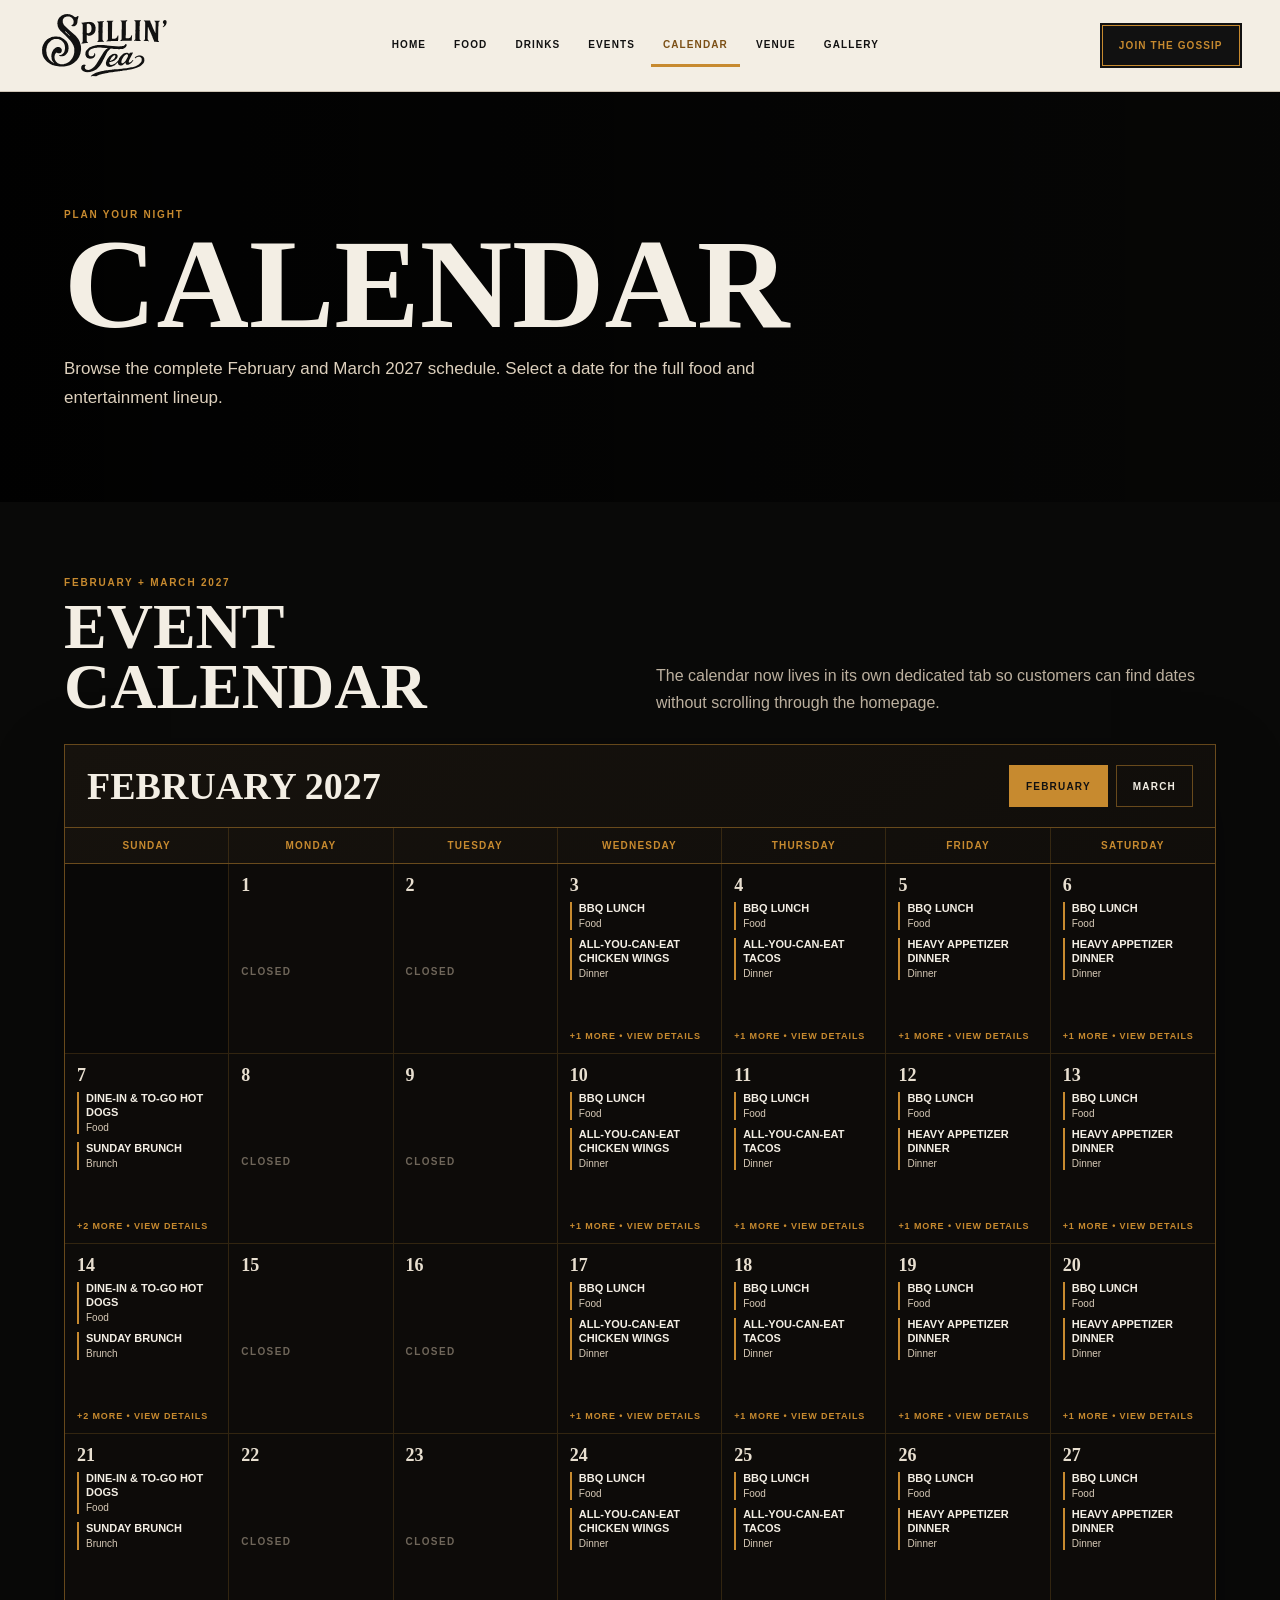
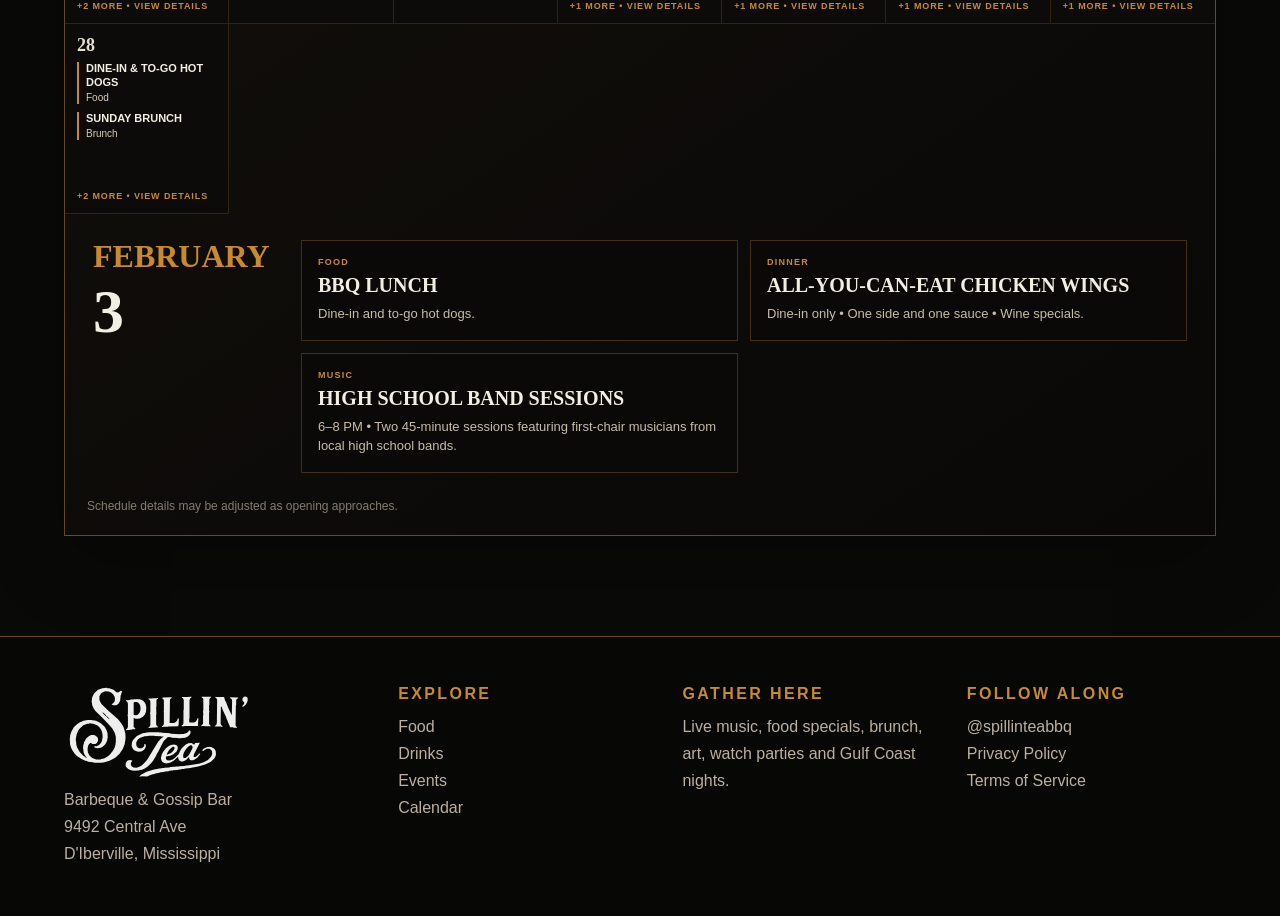
==== calendar.html @ 04ff0c3d "Move calendar into dedicated tab" ====
<!doctype html><html lang="en"><head><meta charset="utf-8"><meta name="viewport" content="width=device-width,initial-scale=1"><meta name="theme-color" content="#f3eee4"><title>Calendar | Spillin' Tea</title><meta name="description" content="View the February and March 2027 Spillin' Tea food and entertainment calendar."><link rel="stylesheet" href="site.css"><link rel="stylesheet" href="calendar.css"></head><body><header class="site-header"><a class="brand" href="index.html" aria-label="Spillin' Tea home"><img src="spillin-tea-logo-exact.svg" alt="Spillin' Tea"></a><nav class="tabs" aria-label="Main navigation"><a href="index.html">Home</a><a href="food.html">Food</a><a href="drinks.html">Drinks</a><a href="events.html">Events</a><a href="calendar.html" class="active">Calendar</a><a href="venue.html">Venue</a><a href="gallery.html">Gallery</a></nav><a class="join-tab" href="index.html#signup">Join the Gossip</a></header><main><section class="page-hero" style="background-image:url('https://images.unsplash.com/photo-1492684223066-81342ee5ff30?auto=format&fit=crop&w=1800&q=85')"><div><span class="kicker">Plan your night</span><h1>Calendar</h1><p>Browse the complete February and March 2027 schedule. Select a date for the full food and entertainment lineup.</p></div></section><section class="content events"><div class="section-head"><div><span class="kicker">February + March 2027</span><h2 class="section-title">Event calendar</h2></div><p>The calendar now lives in its own dedicated tab so customers can find dates without scrolling through the homepage.</p></div><div class="calendar-shell"><div class="calendar-toolbar"><h3 class="calendar-title" id="calendar-title">February 2027</h3><div class="month-controls" aria-label="Choose a month"><button class="month-control active" type="button" data-month="1">February</button><button class="month-control" type="button" data-month="2">March</button></div></div><div class="calendar-weekdays" aria-hidden="true"><div>Sunday</div><div>Monday</div><div>Tuesday</div><div>Wednesday</div><div>Thursday</div><div>Friday</div><div>Saturday</div></div><div class="calendar-grid" id="calendar-grid" aria-label="February 2027 event calendar"></div><div class="calendar-detail" id="calendar-detail" aria-live="polite"></div><div class="mobile-agenda" id="mobile-agenda"></div><p class="calendar-note">Schedule details may be adjusted as opening approaches.</p></div></section></main><footer class="site-footer"><div><img src="spillin-tea-logo-exact.svg" alt="Spillin' Tea"><p>Barbeque &amp; Gossip Bar<br>9492 Central Ave<br>D'Iberville, Mississippi</p></div><div><h4>Explore</h4><p><a href="food.html">Food</a><br><a href="drinks.html">Drinks</a><br><a href="events.html">Events</a><br><a href="calendar.html">Calendar</a></p></div><div><h4>Gather Here</h4><p>Live music, food specials, brunch, art, watch parties and Gulf Coast nights.</p></div><div><h4>Follow Along</h4><p>@spillinteabbq<br><a href="privacy.html">Privacy Policy</a><br><a href="terms.html">Terms of Service</a></p></div></footer><script src="calendar.js"></script></body></html>
---- site.css ----
:root{--ink:#090908;--ink2:#12100d;--cream:#f3eee4;--paper:#e8dfd0;--gold:#c78a2f;--amber:#e09a31;--muted:#bcb09f;--line:rgba(199,138,47,.48);--max:1380px}*{box-sizing:border-box}html{scroll-behavior:smooth}body{margin:0;background:var(--ink);color:var(--cream);font-family:Arial,Helvetica,sans-serif}a{color:inherit}.site-header{position:sticky;top:0;z-index:100;min-height:92px;background:var(--cream);color:#111;display:grid;grid-template-columns:auto 1fr auto;align-items:center;gap:24px;padding:8px 3vw;border-bottom:1px solid #cfc5b6}.brand img{height:68px;width:auto;display:block}.tabs{display:flex;align-items:center;justify-content:center;gap:4px;min-width:0}.tabs a,.join-tab{text-decoration:none;text-transform:uppercase;font-size:10px;font-weight:900;letter-spacing:.11em;white-space:nowrap}.tabs a{padding:14px 12px;border-bottom:3px solid transparent}.tabs a:hover,.tabs a.active{color:#7b4f15;border-bottom-color:var(--gold)}.join-tab{background:#111;color:var(--gold);border:2px solid #111;box-shadow:inset 0 0 0 1px var(--gold);padding:15px 17px}.hero{min-height:calc(100svh - 92px);position:relative;display:grid;place-items:center;text-align:center;overflow:hidden;background:#000}.hero-bg{position:absolute;inset:0;background-position:center;background-size:cover;transform:scale(1.02)}.hero:after{content:"";position:absolute;inset:0;background:linear-gradient(90deg,rgba(0,0,0,.69),rgba(0,0,0,.2) 50%,rgba(0,0,0,.68)),linear-gradient(0deg,rgba(0,0,0,.88),transparent 58%,rgba(0,0,0,.28))}.hero-content{position:relative;z-index:2;width:min(980px,90%);padding:70px 0}.hero-logo{width:min(650px,82vw);filter:invert(1) drop-shadow(0 14px 35px #000);mix-blend-mode:screen}.eyebrow,.kicker{color:var(--gold);text-transform:uppercase;font-size:10px;letter-spacing:.18em;font-weight:900}.hero h1,.page-hero h1,.section-title{font-family:Georgia,serif;text-transform:uppercase}.hero h1{font-size:clamp(34px,5vw,66px);line-height:.98;margin:28px 0 12px}.hero p{font:italic 400 clamp(20px,2.7vw,34px)/1.25 Georgia,serif;color:#f0c37d;margin:0}.actions{display:flex;justify-content:center;gap:12px;flex-wrap:wrap;margin-top:30px}.button{display:inline-flex;align-items:center;justify-content:center;min-height:52px;padding:0 24px;border:1px solid var(--gold);background:#0b0907d9;text-decoration:none;text-transform:uppercase;font-size:10px;font-weight:900;letter-spacing:.13em}.button.primary{background:var(--gold);color:#111}.home-intro{max-width:980px;margin:auto;text-align:center;padding:90px 5vw 55px}.home-intro h2{font:700 clamp(39px,5.5vw,72px)/.96 Georgia,serif;text-transform:uppercase;margin:10px 0 22px}.home-intro p,.lead{color:var(--muted);line-height:1.75;font-size:17px}.category-grid{width:min(var(--max),92%);margin:0 auto 95px;display:grid;grid-template-columns:repeat(3,1fr);gap:14px}.category-card{min-height:370px;position:relative;overflow:hidden;border:1px solid var(--line);display:flex;align-items:flex-end;padding:28px;text-decoration:none;background:#111}.category-card img{position:absolute;inset:0;width:100%;height:100%;object-fit:cover;opacity:.62;transition:transform .5s ease,opacity .5s ease}.category-card:after{content:"";position:absolute;inset:0;background:linear-gradient(0deg,#080706 6%,rgba(8,7,6,.08) 75%)}.category-card>div{position:relative;z-index:2}.category-card:hover img{transform:scale(1.045);opacity:.76}.category-card h3{font:700 35px/1 Georgia,serif;text-transform:uppercase;margin:8px 0}.category-card p{color:#d4c7b4;line-height:1.55;margin:0}.page-hero{min-height:410px;padding:105px 5vw 65px;position:relative;background-position:center;background-size:cover;display:flex;align-items:flex-end}.page-hero:after{content:"";position:absolute;inset:0;background:linear-gradient(90deg,rgba(0,0,0,.88),rgba(0,0,0,.32)),linear-gradient(0deg,#090908,transparent 70%)}.page-hero>div{position:relative;z-index:2;width:min(var(--max),100%);margin:auto}.page-hero h1{font-size:clamp(58px,10vw,130px);line-height:.82;margin:10px 0 18px}.page-hero p{max-width:740px;color:#ddd0bd;line-height:1.7;font-size:17px}.content{width:min(var(--max),90%);margin:auto;padding:70px 0 100px}.section-head{display:flex;justify-content:space-between;align-items:end;gap:30px;margin:0 0 28px}.section-title{font-size:clamp(38px,5vw,70px);line-height:.93;margin:7px 0 0}.section-head p{max-width:620px;margin:0;color:var(--muted);line-height:1.65}.cards{display:grid;grid-template-columns:repeat(3,1fr);gap:16px}.card{border:1px solid var(--line);background:linear-gradient(145deg,#17130e,#090807);padding:28px}.card h2,.card h3{font-family:Georgia,serif;text-transform:uppercase;color:#f2dcb9}.card h2{font-size:34px;margin:0 0 6px}.card h3{font-size:25px;margin:26px 0 6px}.item{padding:13px 0;border-bottom:1px dotted rgba(199,138,47,.4)}.item:last-child{border-bottom:0}.item b{font:700 19px Georgia,serif;text-transform:uppercase}.item span{display:block;color:#c8baa6;line-height:1.5;margin-top:4px}.sub{color:var(--gold);text-transform:uppercase;letter-spacing:.12em;font-size:9px;font-weight:900;margin-bottom:16px}.two-col{display:grid;grid-template-columns:1fr 1fr;gap:16px}.event-list{display:grid;grid-template-columns:repeat(2,1fr);gap:16px}.event-row{border:1px solid var(--line);background:linear-gradient(145deg,#17130e,#090807);padding:26px;display:grid;grid-template-columns:95px 1fr;gap:22px}.event-day{font:700 22px/1 Georgia,serif;text-transform:uppercase;color:var(--gold)}.event-row h3{font:700 28px/1 Georgia,serif;text-transform:uppercase;margin:0 0 8px}.event-row p{color:var(--muted);line-height:1.55;margin:4px 0}.event-tags{display:flex;flex-wrap:wrap;gap:7px;margin-top:13px}.event-tags span{border:1px solid rgba(199,138,47,.35);padding:6px 8px;color:#d8c9b4;text-transform:uppercase;font-size:8px;font-weight:900;letter-spacing:.1em}.venue-grid{display:grid;grid-template-columns:1.25fr 1fr 1fr;gap:16px}.venue-card{min-height:280px;padding:28px;border:1px solid var(--line);background:linear-gradient(150deg,#17130e,#090807);display:flex;flex-direction:column;justify-content:flex-end}.venue-card.featured{grid-row:span 2;min-height:576px;background:linear-gradient(0deg,rgba(0,0,0,.82),rgba(0,0,0,.12)),url('https://images.unsplash.com/photo-1506157786151-b8491531f063?auto=format&fit=crop&w=1800&q=90') center/cover}.venue-card h3{font:700 32px/1.05 Georgia,serif;text-transform:uppercase;margin:8px 0}.venue-card p{color:#cbbca8;line-height:1.55;margin:0}.gallery-grid{display:grid;grid-template-columns:repeat(3,1fr);gap:10px}.gallery-grid img{width:100%;height:330px;object-fit:cover;border:1px solid var(--line)}.gallery-grid img:nth-child(1),.gallery-grid img:nth-child(5){grid-column:span 2}.signup{background:var(--cream);color:#111;display:grid;grid-template-columns:1fr 1fr;gap:40px;align-items:center;padding:62px 6vw}.signup h2{font:700 clamp(40px,5vw,68px)/.95 Georgia,serif;text-transform:uppercase;margin:8px 0 12px}.signup p{color:#61594e;line-height:1.6}.form{display:grid;grid-template-columns:1fr 1fr auto;gap:10px}.form input{padding:16px;border:1px solid #978e81;background:#fff}.form button{border:0;background:#111;color:var(--gold);padding:0 22px;font-weight:900;text-transform:uppercase;letter-spacing:.1em}.status{grid-column:1/-1;font-size:13px;color:#655d52}.site-footer{display:grid;grid-template-columns:1.2fr 1fr 1fr 1fr;gap:35px;padding:48px 5vw;border-top:1px solid var(--line);background:#070706}.site-footer img{width:190px;filter:invert(1)}.site-footer h4{color:var(--gold);text-transform:uppercase;letter-spacing:.15em;margin:0 0 10px}.site-footer p{color:#bcb09f;line-height:1.7;margin:0}.site-footer a{text-decoration:none}.notice{border-left:3px solid var(--gold);padding:14px 18px;background:#12100d;color:#c9bca9;line-height:1.55;margin-bottom:30px}@media(max-width:1100px){.site-header{grid-template-columns:auto 1fr}.join-tab{display:none}.tabs{justify-content:flex-end;overflow-x:auto}.category-grid,.cards{grid-template-columns:repeat(2,1fr)}.venue-grid{grid-template-columns:1fr 1fr}.venue-card.featured{grid-row:auto;grid-column:1/-1;min-height:430px}}@media(max-width:760px){.site-header{display:block;padding:7px 0 0}.brand{display:block;padding:0 16px 6px}.brand img{height:52px}.tabs{justify-content:flex-start;border-top:1px solid #d5cabc;overflow-x:auto;padding:0 8px}.tabs a{padding:13px 10px 11px}.hero{min-height:calc(100svh - 104px)}.hero h1{font-size:38px}.home-intro{padding-top:65px}.category-grid,.cards,.two-col,.event-list,.venue-grid,.gallery-grid,.signup,.site-footer{grid-template-columns:1fr}.category-card{min-height:310px}.section-head{display:block}.section-head p{margin-top:16px}.page-hero{min-height:345px;padding-top:80px}.page-hero h1{font-size:65px}.event-row{grid-template-columns:1fr}.venue-card.featured{grid-column:auto;min-height:360px}.gallery-grid img,.gallery-grid img:nth-child(1),.gallery-grid img:nth-child(5){grid-column:auto;height:280px}.form{grid-template-columns:1fr}.site-footer{gap:28px}.content{padding-top:55px}}
---- calendar.css ----
.events .section-head p{max-width:560px;margin:0}.calendar-shell{border:1px solid var(--line);background:linear-gradient(145deg,#16120d,#090807);box-shadow:0 24px 70px rgba(0,0,0,.28)}.calendar-toolbar{display:flex;align-items:center;justify-content:space-between;gap:20px;padding:20px 22px;border-bottom:1px solid var(--line)}.calendar-title{font:700 clamp(24px,3vw,38px)/1 Georgia,serif;text-transform:uppercase;margin:0}.month-controls{display:flex;gap:8px}.month-control{border:1px solid var(--line);background:transparent;color:var(--cream);min-height:42px;padding:0 16px;text-transform:uppercase;letter-spacing:.12em;font-size:10px;font-weight:900;cursor:pointer}.month-control.active{background:var(--gold);color:#111;border-color:var(--gold)}.calendar-weekdays,.calendar-grid{display:grid;grid-template-columns:repeat(7,minmax(0,1fr))}.calendar-weekdays{border-bottom:1px solid var(--line)}.calendar-weekdays div{padding:12px 10px;color:var(--gold);font-size:10px;font-weight:900;text-transform:uppercase;letter-spacing:.12em;text-align:center;border-right:1px solid rgba(199,138,47,.2)}.calendar-weekdays div:last-child{border-right:0}.calendar-day{appearance:none;text-align:left;color:var(--cream);background:#0d0b09;border:0;border-right:1px solid rgba(199,138,47,.2);border-bottom:1px solid rgba(199,138,47,.2);min-height:190px;padding:12px;display:flex;flex-direction:column;gap:8px;cursor:pointer;transition:background .2s ease,box-shadow .2s ease}.calendar-day:nth-child(7n){border-right:0}.calendar-day:hover,.calendar-day:focus-visible{background:#1a140d;outline:none;box-shadow:inset 0 0 0 2px var(--gold)}.calendar-day.empty{cursor:default;background:#090807}.calendar-day.empty:hover{box-shadow:none}.day-number{font:700 18px/1 Georgia,serif;color:var(--paper)}.day-closed{margin:auto 0;color:#6f665a;text-transform:uppercase;letter-spacing:.14em;font-weight:900;font-size:10px}.day-item{border-left:2px solid var(--gold);padding-left:7px;font-size:10px;line-height:1.25;color:#d8cbb8}.day-item strong{display:block;color:var(--cream);font-size:11px;text-transform:uppercase;margin-bottom:2px}.day-more{margin-top:auto;color:var(--gold);font-size:9px;font-weight:900;text-transform:uppercase;letter-spacing:.1em}.calendar-detail{display:grid;grid-template-columns:180px 1fr;gap:28px;padding:26px 28px;min-height:190px}.calendar-detail-date{font:700 32px/1 Georgia,serif;text-transform:uppercase;color:var(--gold)}.calendar-detail-date span{display:block;color:var(--cream);font-size:62px;margin-top:8px}.calendar-detail-events{display:grid;grid-template-columns:repeat(2,minmax(0,1fr));gap:12px}.detail-event{border:1px solid rgba(199,138,47,.3);padding:16px;background:#0a0907}.detail-event .type{color:var(--gold);font-size:9px;font-weight:900;text-transform:uppercase;letter-spacing:.14em}.detail-event h3{font:700 20px/1.05 Georgia,serif;text-transform:uppercase;margin:8px 0}.detail-event p{font-size:13px;margin:0;color:#c8bcab;line-height:1.5}.calendar-note{padding:0 22px 22px;margin:0!important;font-size:12px;color:#867b6d!important}.mobile-agenda{display:none}@media(max-width:1050px){.calendar-day{min-height:175px;padding:10px}.day-item{font-size:9px}.day-item strong{font-size:10px}}@media(max-width:900px){.calendar-weekdays,.calendar-grid,.calendar-detail{display:none}.mobile-agenda{display:grid;gap:10px;padding:16px}.agenda-day{border:1px solid rgba(199,138,47,.3);padding:16px;background:#0a0907}.agenda-day h3{font:700 21px/1 Georgia,serif;text-transform:uppercase;margin:0 0 12px;color:var(--gold)}.agenda-event{padding:10px 0;border-top:1px solid rgba(199,138,47,.2)}.agenda-event:first-of-type{border-top:0;padding-top:0}.agenda-event strong{display:block;text-transform:uppercase;font-size:12px;margin-bottom:4px}.agenda-event span{display:block;color:#bcb09f;font-size:12px;line-height:1.45}.agenda-closed{color:#786e61;text-transform:uppercase;letter-spacing:.12em;font-size:10px;font-weight:900}}@media(max-width:580px){.calendar-toolbar{align-items:flex-start;flex-direction:column}.month-controls{width:100%}.month-control{flex:1}.calendar-title{font-size:28px}}
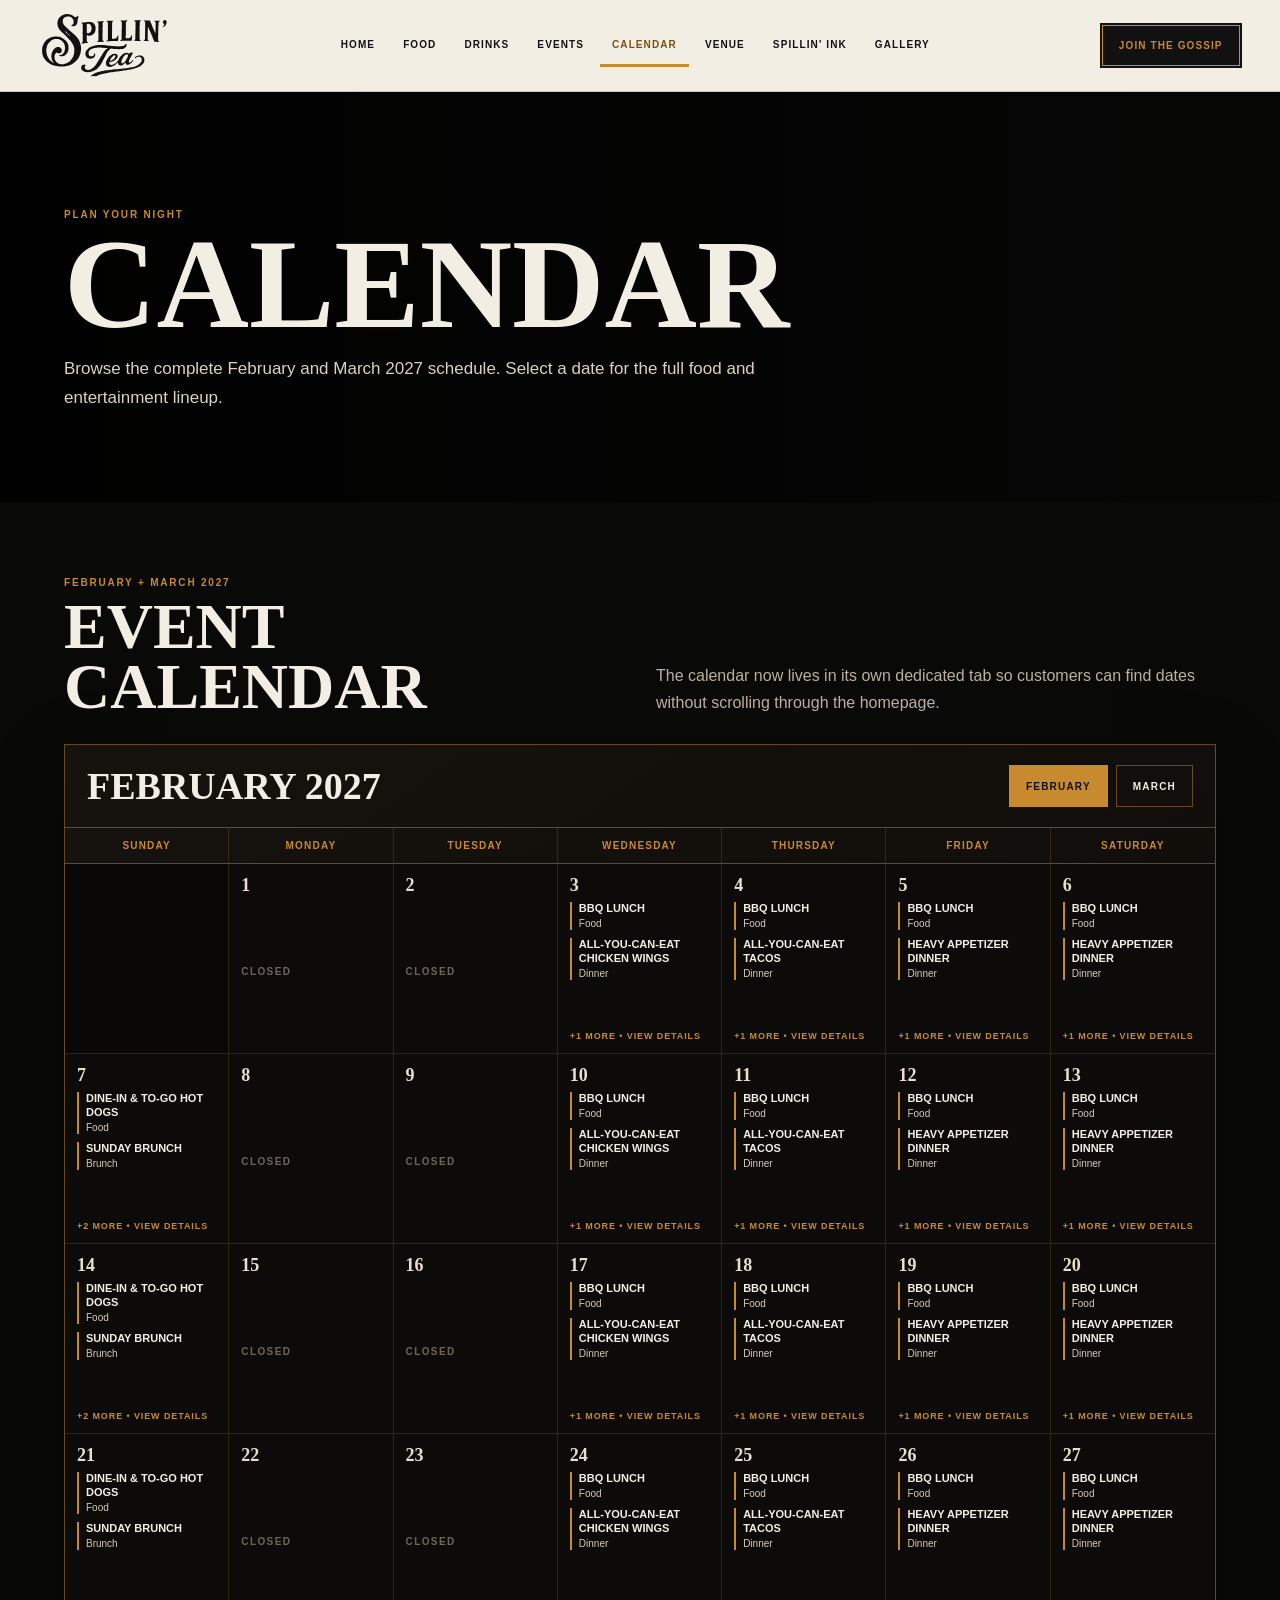
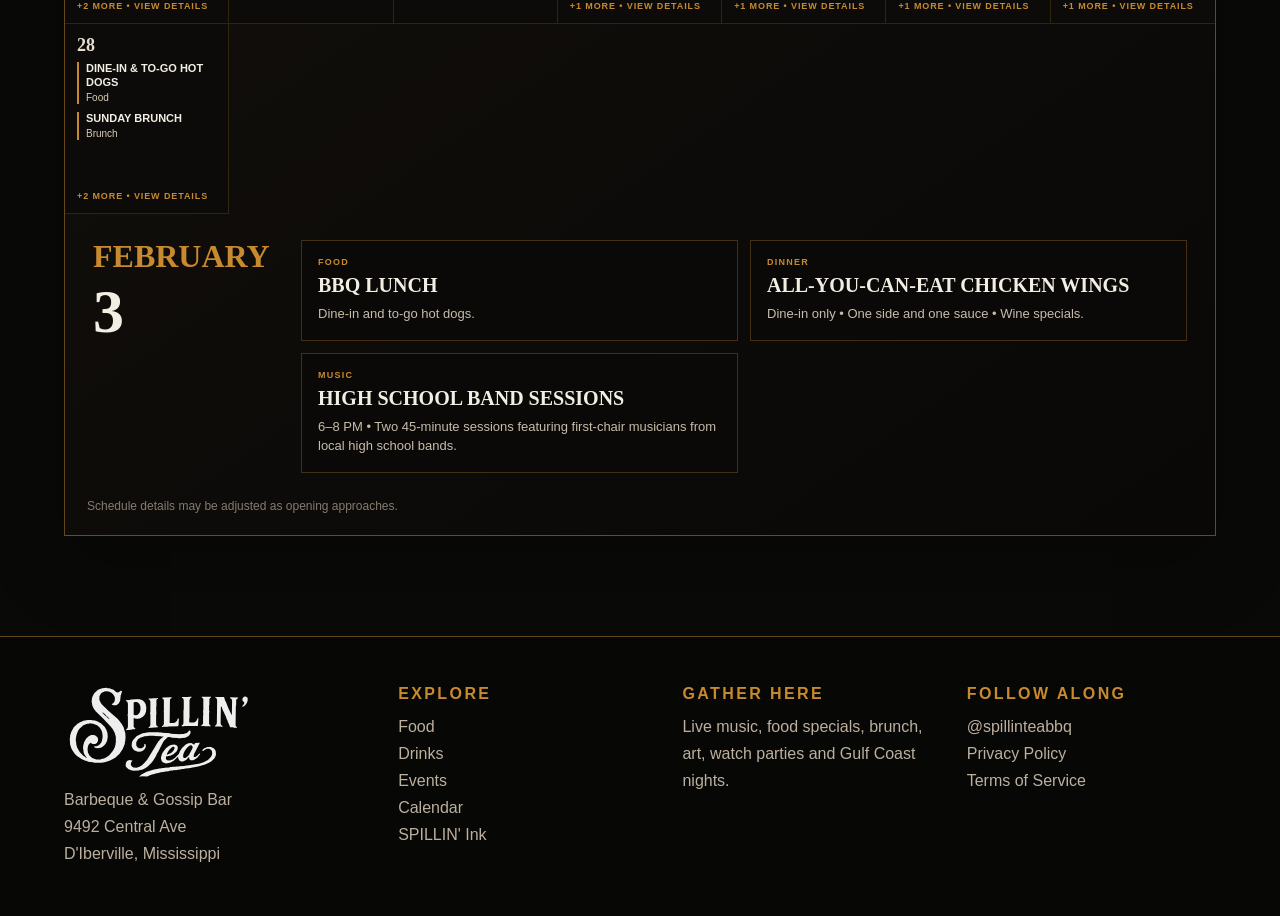
==== commit 14eec005: "Add SPILLIN' Ink tab to calendar page" ====
--- a/calendar.html
+++ b/calendar.html
@@ -1 +1 @@
-<!doctype html><html lang="en"><head><meta charset="utf-8"><meta name="viewport" content="width=device-width,initial-scale=1"><meta name="theme-color" content="#f3eee4"><title>Calendar | Spillin' Tea</title><meta name="description" content="View the February and March 2027 Spillin' Tea food and entertainment calendar."><link rel="stylesheet" href="site.css"><link rel="stylesheet" href="calendar.css"></head><body><header class="site-header"><a class="brand" href="index.html" aria-label="Spillin' Tea home"><img src="spillin-tea-logo-exact.svg" alt="Spillin' Tea"></a><nav class="tabs" aria-label="Main navigation"><a href="index.html">Home</a><a href="food.html">Food</a><a href="drinks.html">Drinks</a><a href="events.html">Events</a><a href="calendar.html" class="active">Calendar</a><a href="venue.html">Venue</a><a href="gallery.html">Gallery</a></nav><a class="join-tab" href="index.html#signup">Join the Gossip</a></header><main><section class="page-hero" style="background-image:url('https://images.unsplash.com/photo-1492684223066-81342ee5ff30?auto=format&fit=crop&w=1800&q=85')"><div><span class="kicker">Plan your night</span><h1>Calendar</h1><p>Browse the complete February and March 2027 schedule. Select a date for the full food and entertainment lineup.</p></div></section><section class="content events"><div class="section-head"><div><span class="kicker">February + March 2027</span><h2 class="section-title">Event calendar</h2></div><p>The calendar now lives in its own dedicated tab so customers can find dates without scrolling through the homepage.</p></div><div class="calendar-shell"><div class="calendar-toolbar"><h3 class="calendar-title" id="calendar-title">February 2027</h3><div class="month-controls" aria-label="Choose a month"><button class="month-control active" type="button" data-month="1">February</button><button class="month-control" type="button" data-month="2">March</button></div></div><div class="calendar-weekdays" aria-hidden="true"><div>Sunday</div><div>Monday</div><div>Tuesday</div><div>Wednesday</div><div>Thursday</div><div>Friday</div><div>Saturday</div></div><div class="calendar-grid" id="calendar-grid" aria-label="February 2027 event calendar"></div><div class="calendar-detail" id="calendar-detail" aria-live="polite"></div><div class="mobile-agenda" id="mobile-agenda"></div><p class="calendar-note">Schedule details may be adjusted as opening approaches.</p></div></section></main><footer class="site-footer"><div><img src="spillin-tea-logo-exact.svg" alt="Spillin' Tea"><p>Barbeque &amp; Gossip Bar<br>9492 Central Ave<br>D'Iberville, Mississippi</p></div><div><h4>Explore</h4><p><a href="food.html">Food</a><br><a href="drinks.html">Drinks</a><br><a href="events.html">Events</a><br><a href="calendar.html">Calendar</a></p></div><div><h4>Gather Here</h4><p>Live music, food specials, brunch, art, watch parties and Gulf Coast nights.</p></div><div><h4>Follow Along</h4><p>@spillinteabbq<br><a href="privacy.html">Privacy Policy</a><br><a href="terms.html">Terms of Service</a></p></div></footer><script src="calendar.js"></script></body></html>+<!doctype html><html lang="en"><head><meta charset="utf-8"><meta name="viewport" content="width=device-width,initial-scale=1"><meta name="theme-color" content="#f3eee4"><title>Calendar | Spillin' Tea</title><meta name="description" content="View the February and March 2027 Spillin' Tea food and entertainment calendar."><link rel="stylesheet" href="site.css"><link rel="stylesheet" href="calendar.css"></head><body><header class="site-header"><a class="brand" href="index.html" aria-label="Spillin' Tea home"><img src="spillin-tea-logo-exact.svg" alt="Spillin' Tea"></a><nav class="tabs" aria-label="Main navigation"><a href="index.html">Home</a><a href="food.html">Food</a><a href="drinks.html">Drinks</a><a href="events.html">Events</a><a href="calendar.html" class="active">Calendar</a><a href="venue.html">Venue</a><a href="ink.html">SPILLIN' Ink</a><a href="gallery.html">Gallery</a></nav><a class="join-tab" href="index.html#signup">Join the Gossip</a></header><main><section class="page-hero" style="background-image:url('https://images.unsplash.com/photo-1492684223066-81342ee5ff30?auto=format&fit=crop&w=1800&q=85')"><div><span class="kicker">Plan your night</span><h1>Calendar</h1><p>Browse the complete February and March 2027 schedule. Select a date for the full food and entertainment lineup.</p></div></section><section class="content events"><div class="section-head"><div><span class="kicker">February + March 2027</span><h2 class="section-title">Event calendar</h2></div><p>The calendar now lives in its own dedicated tab so customers can find dates without scrolling through the homepage.</p></div><div class="calendar-shell"><div class="calendar-toolbar"><h3 class="calendar-title" id="calendar-title">February 2027</h3><div class="month-controls" aria-label="Choose a month"><button class="month-control active" type="button" data-month="1">February</button><button class="month-control" type="button" data-month="2">March</button></div></div><div class="calendar-weekdays" aria-hidden="true"><div>Sunday</div><div>Monday</div><div>Tuesday</div><div>Wednesday</div><div>Thursday</div><div>Friday</div><div>Saturday</div></div><div class="calendar-grid" id="calendar-grid" aria-label="February 2027 event calendar"></div><div class="calendar-detail" id="calendar-detail" aria-live="polite"></div><div class="mobile-agenda" id="mobile-agenda"></div><p class="calendar-note">Schedule details may be adjusted as opening approaches.</p></div></section></main><footer class="site-footer"><div><img src="spillin-tea-logo-exact.svg" alt="Spillin' Tea"><p>Barbeque &amp; Gossip Bar<br>9492 Central Ave<br>D'Iberville, Mississippi</p></div><div><h4>Explore</h4><p><a href="food.html">Food</a><br><a href="drinks.html">Drinks</a><br><a href="events.html">Events</a><br><a href="calendar.html">Calendar</a><br><a href="ink.html">SPILLIN' Ink</a></p></div><div><h4>Gather Here</h4><p>Live music, food specials, brunch, art, watch parties and Gulf Coast nights.</p></div><div><h4>Follow Along</h4><p>@spillinteabbq<br><a href="privacy.html">Privacy Policy</a><br><a href="terms.html">Terms of Service</a></p></div></footer><script src="calendar.js"></script></body></html>
--- a/site.css
+++ b/site.css
@@ -1 +1 @@
-:root{--ink:#090908;--ink2:#12100d;--cream:#f3eee4;--paper:#e8dfd0;--gold:#c78a2f;--amber:#e09a31;--muted:#bcb09f;--line:rgba(199,138,47,.48);--max:1380px}*{box-sizing:border-box}html{scroll-behavior:smooth}body{margin:0;background:var(--ink);color:var(--cream);font-family:Arial,Helvetica,sans-serif}a{color:inherit}.site-header{position:sticky;top:0;z-index:100;min-height:92px;background:var(--cream);color:#111;display:grid;grid-template-columns:auto 1fr auto;align-items:center;gap:24px;padding:8px 3vw;border-bottom:1px solid #cfc5b6}.brand img{height:68px;width:auto;display:block}.tabs{display:flex;align-items:center;justify-content:center;gap:4px;min-width:0}.tabs a,.join-tab{text-decoration:none;text-transform:uppercase;font-size:10px;font-weight:900;letter-spacing:.11em;white-space:nowrap}.tabs a{padding:14px 12px;border-bottom:3px solid transparent}.tabs a:hover,.tabs a.active{color:#7b4f15;border-bottom-color:var(--gold)}.join-tab{background:#111;color:var(--gold);border:2px solid #111;box-shadow:inset 0 0 0 1px var(--gold);padding:15px 17px}.hero{min-height:calc(100svh - 92px);position:relative;display:grid;place-items:center;text-align:center;overflow:hidden;background:#000}.hero-bg{position:absolute;inset:0;background-position:center;background-size:cover;transform:scale(1.02)}.hero:after{content:"";position:absolute;inset:0;background:linear-gradient(90deg,rgba(0,0,0,.69),rgba(0,0,0,.2) 50%,rgba(0,0,0,.68)),linear-gradient(0deg,rgba(0,0,0,.88),transparent 58%,rgba(0,0,0,.28))}.hero-content{position:relative;z-index:2;width:min(980px,90%);padding:70px 0}.hero-logo{width:min(650px,82vw);filter:invert(1) drop-shadow(0 14px 35px #000);mix-blend-mode:screen}.eyebrow,.kicker{color:var(--gold);text-transform:uppercase;font-size:10px;letter-spacing:.18em;font-weight:900}.hero h1,.page-hero h1,.section-title{font-family:Georgia,serif;text-transform:uppercase}.hero h1{font-size:clamp(34px,5vw,66px);line-height:.98;margin:28px 0 12px}.hero p{font:italic 400 clamp(20px,2.7vw,34px)/1.25 Georgia,serif;color:#f0c37d;margin:0}.actions{display:flex;justify-content:center;gap:12px;flex-wrap:wrap;margin-top:30px}.button{display:inline-flex;align-items:center;justify-content:center;min-height:52px;padding:0 24px;border:1px solid var(--gold);background:#0b0907d9;text-decoration:none;text-transform:uppercase;font-size:10px;font-weight:900;letter-spacing:.13em}.button.primary{background:var(--gold);color:#111}.home-intro{max-width:980px;margin:auto;text-align:center;padding:90px 5vw 55px}.home-intro h2{font:700 clamp(39px,5.5vw,72px)/.96 Georgia,serif;text-transform:uppercase;margin:10px 0 22px}.home-intro p,.lead{color:var(--muted);line-height:1.75;font-size:17px}.category-grid{width:min(var(--max),92%);margin:0 auto 95px;display:grid;grid-template-columns:repeat(3,1fr);gap:14px}.category-card{min-height:370px;position:relative;overflow:hidden;border:1px solid var(--line);display:flex;align-items:flex-end;padding:28px;text-decoration:none;background:#111}.category-card img{position:absolute;inset:0;width:100%;height:100%;object-fit:cover;opacity:.62;transition:transform .5s ease,opacity .5s ease}.category-card:after{content:"";position:absolute;inset:0;background:linear-gradient(0deg,#080706 6%,rgba(8,7,6,.08) 75%)}.category-card>div{position:relative;z-index:2}.category-card:hover img{transform:scale(1.045);opacity:.76}.category-card h3{font:700 35px/1 Georgia,serif;text-transform:uppercase;margin:8px 0}.category-card p{color:#d4c7b4;line-height:1.55;margin:0}.page-hero{min-height:410px;padding:105px 5vw 65px;position:relative;background-position:center;background-size:cover;display:flex;align-items:flex-end}.page-hero:after{content:"";position:absolute;inset:0;background:linear-gradient(90deg,rgba(0,0,0,.88),rgba(0,0,0,.32)),linear-gradient(0deg,#090908,transparent 70%)}.page-hero>div{position:relative;z-index:2;width:min(var(--max),100%);margin:auto}.page-hero h1{font-size:clamp(58px,10vw,130px);line-height:.82;margin:10px 0 18px}.page-hero p{max-width:740px;color:#ddd0bd;line-height:1.7;font-size:17px}.content{width:min(var(--max),90%);margin:auto;padding:70px 0 100px}.section-head{display:flex;justify-content:space-between;align-items:end;gap:30px;margin:0 0 28px}.section-title{font-size:clamp(38px,5vw,70px);line-height:.93;margin:7px 0 0}.section-head p{max-width:620px;margin:0;color:var(--muted);line-height:1.65}.cards{display:grid;grid-template-columns:repeat(3,1fr);gap:16px}.card{border:1px solid var(--line);background:linear-gradient(145deg,#17130e,#090807);padding:28px}.card h2,.card h3{font-family:Georgia,serif;text-transform:uppercase;color:#f2dcb9}.card h2{font-size:34px;margin:0 0 6px}.card h3{font-size:25px;margin:26px 0 6px}.item{padding:13px 0;border-bottom:1px dotted rgba(199,138,47,.4)}.item:last-child{border-bottom:0}.item b{font:700 19px Georgia,serif;text-transform:uppercase}.item span{display:block;color:#c8baa6;line-height:1.5;margin-top:4px}.sub{color:var(--gold);text-transform:uppercase;letter-spacing:.12em;font-size:9px;font-weight:900;margin-bottom:16px}.two-col{display:grid;grid-template-columns:1fr 1fr;gap:16px}.event-list{display:grid;grid-template-columns:repeat(2,1fr);gap:16px}.event-row{border:1px solid var(--line);background:linear-gradient(145deg,#17130e,#090807);padding:26px;display:grid;grid-template-columns:95px 1fr;gap:22px}.event-day{font:700 22px/1 Georgia,serif;text-transform:uppercase;color:var(--gold)}.event-row h3{font:700 28px/1 Georgia,serif;text-transform:uppercase;margin:0 0 8px}.event-row p{color:var(--muted);line-height:1.55;margin:4px 0}.event-tags{display:flex;flex-wrap:wrap;gap:7px;margin-top:13px}.event-tags span{border:1px solid rgba(199,138,47,.35);padding:6px 8px;color:#d8c9b4;text-transform:uppercase;font-size:8px;font-weight:900;letter-spacing:.1em}.venue-grid{display:grid;grid-template-columns:1.25fr 1fr 1fr;gap:16px}.venue-card{min-height:280px;padding:28px;border:1px solid var(--line);background:linear-gradient(150deg,#17130e,#090807);display:flex;flex-direction:column;justify-content:flex-end}.venue-card.featured{grid-row:span 2;min-height:576px;background:linear-gradient(0deg,rgba(0,0,0,.82),rgba(0,0,0,.12)),url('https://images.unsplash.com/photo-1506157786151-b8491531f063?auto=format&fit=crop&w=1800&q=90') center/cover}.venue-card h3{font:700 32px/1.05 Georgia,serif;text-transform:uppercase;margin:8px 0}.venue-card p{color:#cbbca8;line-height:1.55;margin:0}.gallery-grid{display:grid;grid-template-columns:repeat(3,1fr);gap:10px}.gallery-grid img{width:100%;height:330px;object-fit:cover;border:1px solid var(--line)}.gallery-grid img:nth-child(1),.gallery-grid img:nth-child(5){grid-column:span 2}.signup{background:var(--cream);color:#111;display:grid;grid-template-columns:1fr 1fr;gap:40px;align-items:center;padding:62px 6vw}.signup h2{font:700 clamp(40px,5vw,68px)/.95 Georgia,serif;text-transform:uppercase;margin:8px 0 12px}.signup p{color:#61594e;line-height:1.6}.form{display:grid;grid-template-columns:1fr 1fr auto;gap:10px}.form input{padding:16px;border:1px solid #978e81;background:#fff}.form button{border:0;background:#111;color:var(--gold);padding:0 22px;font-weight:900;text-transform:uppercase;letter-spacing:.1em}.status{grid-column:1/-1;font-size:13px;color:#655d52}.site-footer{display:grid;grid-template-columns:1.2fr 1fr 1fr 1fr;gap:35px;padding:48px 5vw;border-top:1px solid var(--line);background:#070706}.site-footer img{width:190px;filter:invert(1)}.site-footer h4{color:var(--gold);text-transform:uppercase;letter-spacing:.15em;margin:0 0 10px}.site-footer p{color:#bcb09f;line-height:1.7;margin:0}.site-footer a{text-decoration:none}.notice{border-left:3px solid var(--gold);padding:14px 18px;background:#12100d;color:#c9bca9;line-height:1.55;margin-bottom:30px}@media(max-width:1100px){.site-header{grid-template-columns:auto 1fr}.join-tab{display:none}.tabs{justify-content:flex-end;overflow-x:auto}.category-grid,.cards{grid-template-columns:repeat(2,1fr)}.venue-grid{grid-template-columns:1fr 1fr}.venue-card.featured{grid-row:auto;grid-column:1/-1;min-height:430px}}@media(max-width:760px){.site-header{display:block;padding:7px 0 0}.brand{display:block;padding:0 16px 6px}.brand img{height:52px}.tabs{justify-content:flex-start;border-top:1px solid #d5cabc;overflow-x:auto;padding:0 8px}.tabs a{padding:13px 10px 11px}.hero{min-height:calc(100svh - 104px)}.hero h1{font-size:38px}.home-intro{padding-top:65px}.category-grid,.cards,.two-col,.event-list,.venue-grid,.gallery-grid,.signup,.site-footer{grid-template-columns:1fr}.category-card{min-height:310px}.section-head{display:block}.section-head p{margin-top:16px}.page-hero{min-height:345px;padding-top:80px}.page-hero h1{font-size:65px}.event-row{grid-template-columns:1fr}.venue-card.featured{grid-column:auto;min-height:360px}.gallery-grid img,.gallery-grid img:nth-child(1),.gallery-grid img:nth-child(5){grid-column:auto;height:280px}.form{grid-template-columns:1fr}.site-footer{gap:28px}.content{padding-top:55px}}+:root{--ink:#090908;--ink2:#12100d;--cream:#f3eee4;--paper:#e8dfd0;--gold:#c78a2f;--amber:#e09a31;--muted:#bcb09f;--line:rgba(199,138,47,.48);--max:1380px}*{box-sizing:border-box}html{scroll-behavior:smooth}body{margin:0;background:var(--ink);color:var(--cream);font-family:Arial,Helvetica,sans-serif}a{color:inherit}.site-header{position:sticky;top:0;z-index:100;min-height:92px;background:var(--cream);color:#111;display:grid;grid-template-columns:auto 1fr auto;align-items:center;gap:24px;padding:8px 3vw;border-bottom:1px solid #cfc5b6}.brand img{height:68px;width:auto;display:block}.tabs{display:flex;align-items:center;justify-content:center;gap:4px;min-width:0}.tabs a,.join-tab{text-decoration:none;text-transform:uppercase;font-size:10px;font-weight:900;letter-spacing:.11em;white-space:nowrap}.tabs a{padding:14px 12px;border-bottom:3px solid transparent}.tabs a:hover,.tabs a.active{color:#7b4f15;border-bottom-color:var(--gold)}.join-tab{background:#111;color:var(--gold);border:2px solid #111;box-shadow:inset 0 0 0 1px var(--gold);padding:15px 17px}.hero{min-height:calc(100svh - 92px);position:relative;display:grid;place-items:center;text-align:center;overflow:hidden;background:#000}.hero-bg{position:absolute;inset:0;background-position:center;background-size:cover;transform:scale(1.02)}.hero:after{content:"";position:absolute;inset:0;background:linear-gradient(90deg,rgba(0,0,0,.69),rgba(0,0,0,.2) 50%,rgba(0,0,0,.68)),linear-gradient(0deg,rgba(0,0,0,.88),transparent 58%,rgba(0,0,0,.28))}.hero-content{position:relative;z-index:2;width:min(980px,90%);padding:70px 0}.hero-logo{width:min(650px,82vw);filter:invert(1) drop-shadow(0 14px 35px #000);mix-blend-mode:screen}.eyebrow,.kicker{color:var(--gold);text-transform:uppercase;font-size:10px;letter-spacing:.18em;font-weight:900}.hero h1,.page-hero h1,.section-title{font-family:Georgia,serif;text-transform:uppercase}.hero h1{font-size:clamp(34px,5vw,66px);line-height:.98;margin:28px 0 12px}.hero p{font:italic 400 clamp(20px,2.7vw,34px)/1.25 Georgia,serif;color:#f0c37d;margin:0}.actions{display:flex;justify-content:center;gap:12px;flex-wrap:wrap;margin-top:30px}.button{display:inline-flex;align-items:center;justify-content:center;min-height:52px;padding:0 24px;border:1px solid var(--gold);background:#0b0907d9;text-decoration:none;text-transform:uppercase;font-size:10px;font-weight:900;letter-spacing:.13em}.button.primary{background:var(--gold);color:#111}.home-intro{max-width:980px;margin:auto;text-align:center;padding:90px 5vw 55px}.home-intro h2{font:700 clamp(39px,5.5vw,72px)/.96 Georgia,serif;text-transform:uppercase;margin:10px 0 22px}.home-intro p,.lead{color:var(--muted);line-height:1.75;font-size:17px}.category-grid{width:min(var(--max),92%);margin:0 auto 95px;display:grid;grid-template-columns:repeat(3,1fr);gap:14px}.category-card{min-height:370px;position:relative;overflow:hidden;border:1px solid var(--line);display:flex;align-items:flex-end;padding:28px;text-decoration:none;background:#111}.category-card img{position:absolute;inset:0;width:100%;height:100%;object-fit:cover;opacity:.62;transition:transform .5s ease,opacity .5s ease}.category-card:after{content:"";position:absolute;inset:0;background:linear-gradient(0deg,#080706 6%,rgba(8,7,6,.08) 75%)}.category-card>div{position:relative;z-index:2}.category-card:hover img{transform:scale(1.045);opacity:.76}.category-card h3{font:700 35px/1 Georgia,serif;text-transform:uppercase;margin:8px 0}.category-card p{color:#d4c7b4;line-height:1.55;margin:0}.page-hero{min-height:410px;padding:105px 5vw 65px;position:relative;background-position:center;background-size:cover;display:flex;align-items:flex-end}.page-hero:after{content:"";position:absolute;inset:0;background:linear-gradient(90deg,rgba(0,0,0,.88),rgba(0,0,0,.32)),linear-gradient(0deg,#090908,transparent 70%)}.page-hero>div{position:relative;z-index:2;width:min(var(--max),100%);margin:auto}.page-hero h1{font-size:clamp(58px,10vw,130px);line-height:.82;margin:10px 0 18px}.page-hero p{max-width:740px;color:#ddd0bd;line-height:1.7;font-size:17px}.content{width:min(var(--max),90%);margin:auto;padding:70px 0 100px}.section-head{display:flex;justify-content:space-between;align-items:end;gap:30px;margin:0 0 28px}.section-title{font-size:clamp(38px,5vw,70px);line-height:.93;margin:7px 0 0}.section-head p{max-width:620px;margin:0;color:var(--muted);line-height:1.65}.cards{display:grid;grid-template-columns:repeat(3,1fr);gap:16px}.card{border:1px solid var(--line);background:linear-gradient(145deg,#17130e,#090807);padding:28px}.card h2,.card h3{font-family:Georgia,serif;text-transform:uppercase;color:#f2dcb9}.card h2{font-size:34px;margin:0 0 6px}.card h3{font-size:25px;margin:26px 0 6px}.item{padding:13px 0;border-bottom:1px dotted rgba(199,138,47,.4)}.item:last-child{border-bottom:0}.item b{font:700 19px Georgia,serif;text-transform:uppercase}.item span{display:block;color:#c8baa6;line-height:1.5;margin-top:4px}.sub{color:var(--gold);text-transform:uppercase;letter-spacing:.12em;font-size:9px;font-weight:900;margin-bottom:16px}.two-col{display:grid;grid-template-columns:1fr 1fr;gap:16px}.event-list{display:grid;grid-template-columns:repeat(2,1fr);gap:16px}.event-row{border:1px solid var(--line);background:linear-gradient(145deg,#17130e,#090807);padding:26px;display:grid;grid-template-columns:95px 1fr;gap:22px}.event-day{font:700 22px/1 Georgia,serif;text-transform:uppercase;color:var(--gold)}.event-row h3{font:700 28px/1 Georgia,serif;text-transform:uppercase;margin:0 0 8px}.event-row p{color:var(--muted);line-height:1.55;margin:4px 0}.event-tags{display:flex;flex-wrap:wrap;gap:7px;margin-top:13px}.event-tags span{border:1px solid rgba(199,138,47,.35);padding:6px 8px;color:#d8c9b4;text-transform:uppercase;font-size:8px;font-weight:900;letter-spacing:.1em}.venue-grid{display:grid;grid-template-columns:1.25fr 1fr 1fr;gap:16px}.venue-card{min-height:280px;padding:28px;border:1px solid var(--line);background:linear-gradient(150deg,#17130e,#090807);display:flex;flex-direction:column;justify-content:flex-end}.venue-card.featured{grid-row:span 2;min-height:576px;background:linear-gradient(0deg,rgba(0,0,0,.82),rgba(0,0,0,.12)),url('https://images.unsplash.com/photo-1506157786151-b8491531f063?auto=format&fit=crop&w=1800&q=90') center/cover}.venue-card h3{font:700 32px/1.05 Georgia,serif;text-transform:uppercase;margin:8px 0}.venue-card p{color:#cbbca8;line-height:1.55;margin:0}.gallery-grid{display:grid;grid-template-columns:repeat(3,1fr);gap:10px}.gallery-grid img{width:100%;height:330px;object-fit:cover;border:1px solid var(--line)}.gallery-grid img:nth-child(1),.gallery-grid img:nth-child(5){grid-column:span 2}.signup{background:var(--cream);color:#111;display:grid;grid-template-columns:1fr 1fr;gap:40px;align-items:center;padding:62px 6vw}.signup h2{font:700 clamp(40px,5vw,68px)/.95 Georgia,serif;text-transform:uppercase;margin:8px 0 12px}.signup p{color:#61594e;line-height:1.6}.form{display:grid;grid-template-columns:1fr 1fr auto;gap:10px}.form input{padding:16px;border:1px solid #978e81;background:#fff}.form button{border:0;background:#111;color:var(--gold);padding:0 22px;font-weight:900;text-transform:uppercase;letter-spacing:.1em}.status{grid-column:1/-1;font-size:13px;color:#655d52}.site-footer{display:grid;grid-template-columns:1.2fr 1fr 1fr 1fr;gap:35px;padding:48px 5vw;border-top:1px solid var(--line);background:#070706}.site-footer img{width:190px;filter:invert(1)}.site-footer h4{color:var(--gold);text-transform:uppercase;letter-spacing:.15em;margin:0 0 10px}.site-footer p{color:#bcb09f;line-height:1.7;margin:0}.site-footer a{text-decoration:none}.notice{border-left:3px solid var(--gold);padding:14px 18px;background:#12100d;color:#c9bca9;line-height:1.55;margin-bottom:30px}@media(max-width:1100px){.site-header{grid-template-columns:auto 1fr}.join-tab{display:none}.tabs{justify-content:flex-end;overflow-x:auto}.category-grid,.cards{grid-template-columns:repeat(2,1fr)}.venue-grid{grid-template-columns:1fr 1fr}.venue-card.featured{grid-row:auto;grid-column:1/-1;min-height:430px}}@media(max-width:760px){.site-header{display:block;padding:7px 0 0}.brand{display:block;padding:0 16px 6px}.brand img{height:52px}.tabs{justify-content:flex-start;border-top:1px solid #d5cabc;overflow-x:auto;padding:0 8px}.tabs a{padding:13px 10px 11px}.hero{min-height:calc(100svh - 104px)}.hero h1{font-size:38px}.home-intro{padding-top:65px}.category-grid,.cards,.two-col,.event-list,.venue-grid,.gallery-grid,.signup,.site-footer{grid-template-columns:1fr}.category-card{min-height:310px}.section-head{display:block}.section-head p{margin-top:16px}.page-hero{min-height:345px;padding-top:80px}.page-hero h1{font-size:65px}.event-row{grid-template-columns:1fr}.venue-card.featured{grid-column:auto;min-height:360px}.gallery-grid img,.gallery-grid img:nth-child(1),.gallery-grid img:nth-child(5){grid-column:auto;height:280px}.form{grid-template-columns:1fr}.site-footer{gap:28px}.content{padding-top:55px}}.art-grid .art-label,.art-grid .art-copy p{display:none}.gallery-intro p{font-size:0;line-height:0}.gallery-intro p::after{content:"Five original pieces inspired by South Mississippi's marshes, working waterfront, live music, old oaks and coastal streets.";display:block;font-size:16px;line-height:1.7;color:var(--muted)}.hero-bg{background-image:url('https://images.unsplash.com/photo-1516450360452-9312f5e86fc7?auto=format&fit=crop&w=1800&q=88')!important}.gallery-grid img[src*="photo-1501386761578"]{content:url('https://images.unsplash.com/photo-1516450360452-9312f5e86fc7?auto=format&fit=crop&w=1400&q=88')}.gallery-divider,.gallery-grid{display:none!important}
